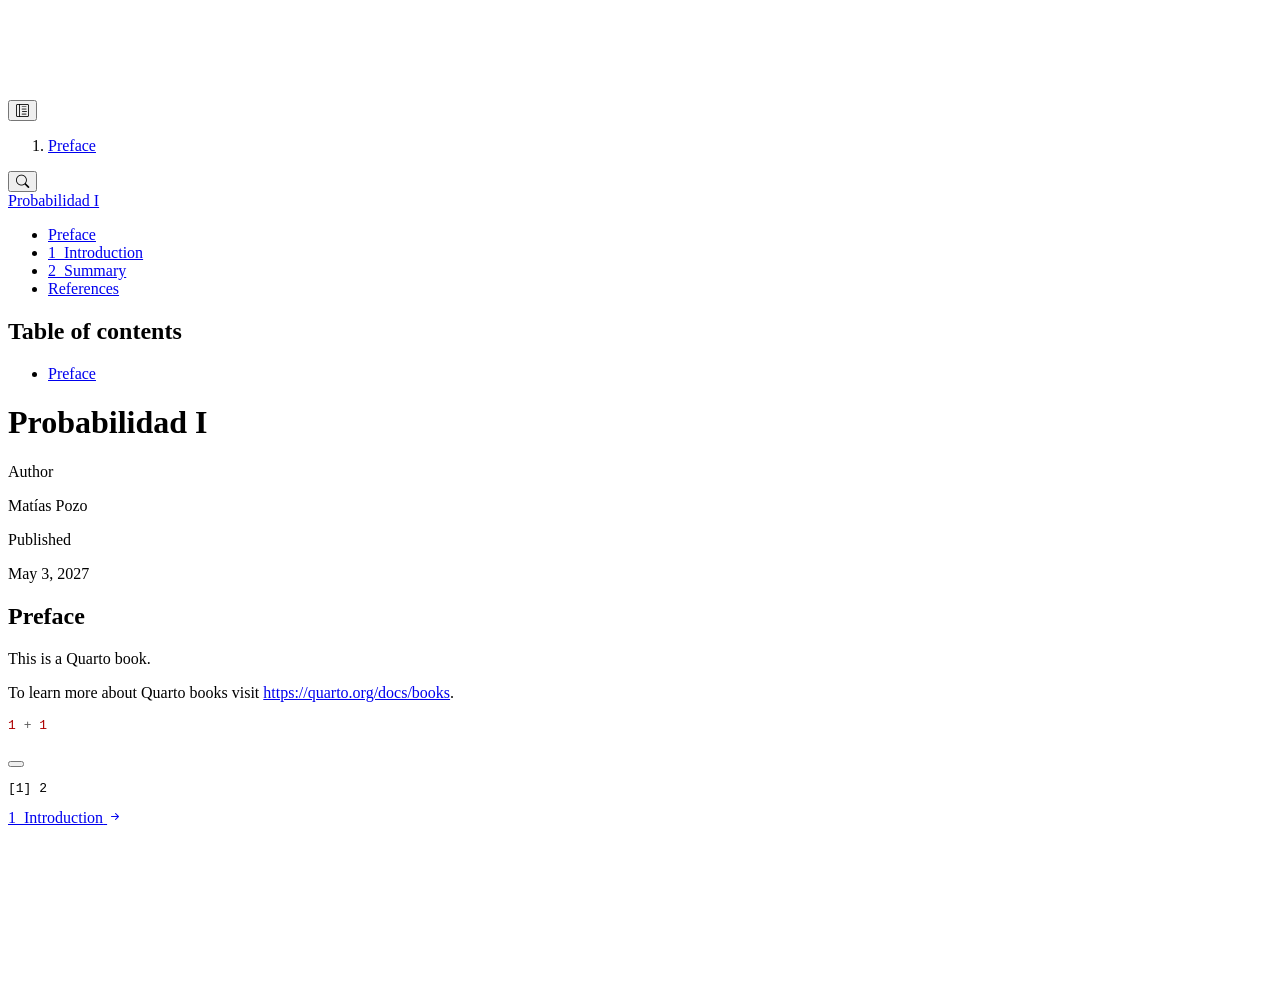
==== docs/index.html @ 731702af "Primer Commit" ====
<!DOCTYPE html>
<html xmlns="http://www.w3.org/1999/xhtml" lang="en" xml:lang="en"><head>

<meta charset="utf-8">
<meta name="generator" content="quarto-1.8.25">

<meta name="viewport" content="width=device-width, initial-scale=1.0, user-scalable=yes">

<meta name="author" content="Matías Pozo">
<meta name="dcterms.date" content="2027-05-03">

<title>Probabilidad I</title>
<style>
code{white-space: pre-wrap;}
span.smallcaps{font-variant: small-caps;}
div.columns{display: flex; gap: min(4vw, 1.5em);}
div.column{flex: auto; overflow-x: auto;}
div.hanging-indent{margin-left: 1.5em; text-indent: -1.5em;}
ul.task-list{list-style: none;}
ul.task-list li input[type="checkbox"] {
  width: 0.8em;
  margin: 0 0.8em 0.2em -1em; /* quarto-specific, see https://github.com/quarto-dev/quarto-cli/issues/4556 */ 
  vertical-align: middle;
}
/* CSS for syntax highlighting */
html { -webkit-text-size-adjust: 100%; }
pre > code.sourceCode { white-space: pre; position: relative; }
pre > code.sourceCode > span { display: inline-block; line-height: 1.25; }
pre > code.sourceCode > span:empty { height: 1.2em; }
.sourceCode { overflow: visible; }
code.sourceCode > span { color: inherit; text-decoration: inherit; }
div.sourceCode { margin: 1em 0; }
pre.sourceCode { margin: 0; }
@media screen {
div.sourceCode { overflow: auto; }
}
@media print {
pre > code.sourceCode { white-space: pre-wrap; }
pre > code.sourceCode > span { text-indent: -5em; padding-left: 5em; }
}
pre.numberSource code
  { counter-reset: source-line 0; }
pre.numberSource code > span
  { position: relative; left: -4em; counter-increment: source-line; }
pre.numberSource code > span > a:first-child::before
  { content: counter(source-line);
    position: relative; left: -1em; text-align: right; vertical-align: baseline;
    border: none; display: inline-block;
    -webkit-touch-callout: none; -webkit-user-select: none;
    -khtml-user-select: none; -moz-user-select: none;
    -ms-user-select: none; user-select: none;
    padding: 0 4px; width: 4em;
  }
pre.numberSource { margin-left: 3em;  padding-left: 4px; }
div.sourceCode
  {   }
@media screen {
pre > code.sourceCode > span > a:first-child::before { text-decoration: underline; }
}
</style>


<script src="site_libs/quarto-nav/quarto-nav.js"></script>
<script src="site_libs/quarto-nav/headroom.min.js"></script>
<script src="site_libs/clipboard/clipboard.min.js"></script>
<script src="site_libs/quarto-search/autocomplete.umd.js"></script>
<script src="site_libs/quarto-search/fuse.min.js"></script>
<script src="site_libs/quarto-search/quarto-search.js"></script>
<meta name="quarto:offset" content="./">
<link href="./intro.html" rel="next">
<script src="site_libs/quarto-html/quarto.js" type="module"></script>
<script src="site_libs/quarto-html/tabsets/tabsets.js" type="module"></script>
<script src="site_libs/quarto-html/axe/axe-check.js" type="module"></script>
<script src="site_libs/quarto-html/popper.min.js"></script>
<script src="site_libs/quarto-html/tippy.umd.min.js"></script>
<script src="site_libs/quarto-html/anchor.min.js"></script>
<link href="site_libs/quarto-html/tippy.css" rel="stylesheet">
<link href="site_libs/quarto-html/quarto-syntax-highlighting-7b89279ff1a6dce999919e0e67d4d9ec.css" rel="stylesheet" id="quarto-text-highlighting-styles">
<script src="site_libs/bootstrap/bootstrap.min.js"></script>
<link href="site_libs/bootstrap/bootstrap-icons.css" rel="stylesheet">
<link href="site_libs/bootstrap/bootstrap-70a47bd5681a7291082a5b9f83d58762.min.css" rel="stylesheet" append-hash="true" id="quarto-bootstrap" data-mode="light">
<script id="quarto-search-options" type="application/json">{
  "location": "sidebar",
  "copy-button": false,
  "collapse-after": 3,
  "panel-placement": "start",
  "type": "textbox",
  "limit": 50,
  "keyboard-shortcut": [
    "f",
    "/",
    "s"
  ],
  "show-item-context": false,
  "language": {
    "search-no-results-text": "No results",
    "search-matching-documents-text": "matching documents",
    "search-copy-link-title": "Copy link to search",
    "search-hide-matches-text": "Hide additional matches",
    "search-more-match-text": "more match in this document",
    "search-more-matches-text": "more matches in this document",
    "search-clear-button-title": "Clear",
    "search-text-placeholder": "",
    "search-detached-cancel-button-title": "Cancel",
    "search-submit-button-title": "Submit",
    "search-label": "Search"
  }
}</script>


</head>

<body class="nav-sidebar floating quarto-light">

<div id="quarto-search-results"></div>
  <header id="quarto-header" class="headroom fixed-top">
  <nav class="quarto-secondary-nav">
    <div class="container-fluid d-flex">
      <button type="button" class="quarto-btn-toggle btn" data-bs-toggle="collapse" role="button" data-bs-target=".quarto-sidebar-collapse-item" aria-controls="quarto-sidebar" aria-expanded="false" aria-label="Toggle sidebar navigation" onclick="if (window.quartoToggleHeadroom) { window.quartoToggleHeadroom(); }">
        <i class="bi bi-layout-text-sidebar-reverse"></i>
      </button>
        <nav class="quarto-page-breadcrumbs" aria-label="breadcrumb"><ol class="breadcrumb"><li class="breadcrumb-item"><a href="./index.html">Preface</a></li></ol></nav>
        <a class="flex-grow-1" role="navigation" data-bs-toggle="collapse" data-bs-target=".quarto-sidebar-collapse-item" aria-controls="quarto-sidebar" aria-expanded="false" aria-label="Toggle sidebar navigation" onclick="if (window.quartoToggleHeadroom) { window.quartoToggleHeadroom(); }">      
        </a>
      <button type="button" class="btn quarto-search-button" aria-label="Search" onclick="window.quartoOpenSearch();">
        <i class="bi bi-search"></i>
      </button>
    </div>
  </nav>
</header>
<!-- content -->
<div id="quarto-content" class="quarto-container page-columns page-rows-contents page-layout-article">
<!-- sidebar -->
  <nav id="quarto-sidebar" class="sidebar collapse collapse-horizontal quarto-sidebar-collapse-item sidebar-navigation floating overflow-auto">
    <div class="pt-lg-2 mt-2 text-left sidebar-header sidebar-header-stacked">
      <a href="./index.html" class="sidebar-logo-link">
      </a>
    <div class="sidebar-title mb-0 py-0">
      <a href="./">Probabilidad I</a> 
    </div>
      </div>
        <div class="mt-2 flex-shrink-0 align-items-center">
        <div class="sidebar-search">
        <div id="quarto-search" class="" title="Search"></div>
        </div>
        </div>
    <div class="sidebar-menu-container"> 
    <ul class="list-unstyled mt-1">
        <li class="sidebar-item">
  <div class="sidebar-item-container"> 
  <a href="./index.html" class="sidebar-item-text sidebar-link active">
 <span class="menu-text">Preface</span></a>
  </div>
</li>
        <li class="sidebar-item">
  <div class="sidebar-item-container"> 
  <a href="./intro.html" class="sidebar-item-text sidebar-link">
 <span class="menu-text"><span class="chapter-number">1</span>&nbsp; <span class="chapter-title">Introduction</span></span></a>
  </div>
</li>
        <li class="sidebar-item">
  <div class="sidebar-item-container"> 
  <a href="./summary.html" class="sidebar-item-text sidebar-link">
 <span class="menu-text"><span class="chapter-number">2</span>&nbsp; <span class="chapter-title">Summary</span></span></a>
  </div>
</li>
        <li class="sidebar-item">
  <div class="sidebar-item-container"> 
  <a href="./references.html" class="sidebar-item-text sidebar-link">
 <span class="menu-text">References</span></a>
  </div>
</li>
    </ul>
    </div>
</nav>
<div id="quarto-sidebar-glass" class="quarto-sidebar-collapse-item" data-bs-toggle="collapse" data-bs-target=".quarto-sidebar-collapse-item"></div>
<!-- margin-sidebar -->
    <div id="quarto-margin-sidebar" class="sidebar margin-sidebar">
        <nav id="TOC" role="doc-toc" class="toc-active">
    <h2 id="toc-title">Table of contents</h2>
   
  <ul>
  <li><a href="#preface" id="toc-preface" class="nav-link active" data-scroll-target="#preface">Preface</a></li>
  </ul>
</nav>
    </div>
<!-- main -->
<main class="content" id="quarto-document-content">

<header id="title-block-header" class="quarto-title-block default">
<div class="quarto-title">
<h1 class="title">Probabilidad I</h1>
</div>



<div class="quarto-title-meta">

    <div>
    <div class="quarto-title-meta-heading">Author</div>
    <div class="quarto-title-meta-contents">
             <p>Matías Pozo </p>
          </div>
  </div>
    
    <div>
    <div class="quarto-title-meta-heading">Published</div>
    <div class="quarto-title-meta-contents">
      <p class="date">May 3, 2027</p>
    </div>
  </div>
  
    
  </div>
  


</header>


<section id="preface" class="level1 unnumbered">
<h1 class="unnumbered">Preface</h1>
<p>This is a Quarto book.</p>
<p>To learn more about Quarto books visit <a href="https://quarto.org/docs/books" class="uri">https://quarto.org/docs/books</a>.</p>
<div class="cell">
<div class="code-copy-outer-scaffold"><div class="sourceCode cell-code" id="cb1"><pre class="sourceCode r code-with-copy"><code class="sourceCode r"><span id="cb1-1"><a href="#cb1-1" aria-hidden="true" tabindex="-1"></a><span class="dv">1</span> <span class="sc">+</span> <span class="dv">1</span></span></code></pre></div><button title="Copy to Clipboard" class="code-copy-button"><i class="bi"></i></button></div>
<div class="cell-output cell-output-stdout">
<pre><code>[1] 2</code></pre>
</div>
</div>


</section>

</main> <!-- /main -->
<script id="quarto-html-after-body" type="application/javascript">
  window.document.addEventListener("DOMContentLoaded", function (event) {
    const icon = "";
    const anchorJS = new window.AnchorJS();
    anchorJS.options = {
      placement: 'right',
      icon: icon
    };
    anchorJS.add('.anchored');
    const isCodeAnnotation = (el) => {
      for (const clz of el.classList) {
        if (clz.startsWith('code-annotation-')) {                     
          return true;
        }
      }
      return false;
    }
    const onCopySuccess = function(e) {
      // button target
      const button = e.trigger;
      // don't keep focus
      button.blur();
      // flash "checked"
      button.classList.add('code-copy-button-checked');
      var currentTitle = button.getAttribute("title");
      button.setAttribute("title", "Copied!");
      let tooltip;
      if (window.bootstrap) {
        button.setAttribute("data-bs-toggle", "tooltip");
        button.setAttribute("data-bs-placement", "left");
        button.setAttribute("data-bs-title", "Copied!");
        tooltip = new bootstrap.Tooltip(button, 
          { trigger: "manual", 
            customClass: "code-copy-button-tooltip",
            offset: [0, -8]});
        tooltip.show();    
      }
      setTimeout(function() {
        if (tooltip) {
          tooltip.hide();
          button.removeAttribute("data-bs-title");
          button.removeAttribute("data-bs-toggle");
          button.removeAttribute("data-bs-placement");
        }
        button.setAttribute("title", currentTitle);
        button.classList.remove('code-copy-button-checked');
      }, 1000);
      // clear code selection
      e.clearSelection();
    }
    const getTextToCopy = function(trigger) {
      const outerScaffold = trigger.parentElement.cloneNode(true);
      const codeEl = outerScaffold.querySelector('code');
      for (const childEl of codeEl.children) {
        if (isCodeAnnotation(childEl)) {
          childEl.remove();
        }
      }
      return codeEl.innerText;
    }
    const clipboard = new window.ClipboardJS('.code-copy-button:not([data-in-quarto-modal])', {
      text: getTextToCopy
    });
    clipboard.on('success', onCopySuccess);
    if (window.document.getElementById('quarto-embedded-source-code-modal')) {
      const clipboardModal = new window.ClipboardJS('.code-copy-button[data-in-quarto-modal]', {
        text: getTextToCopy,
        container: window.document.getElementById('quarto-embedded-source-code-modal')
      });
      clipboardModal.on('success', onCopySuccess);
    }
      var localhostRegex = new RegExp(/^(?:http|https):\/\/localhost\:?[0-9]*\//);
      var mailtoRegex = new RegExp(/^mailto:/);
        var filterRegex = new RegExp('/' + window.location.host + '/');
      var isInternal = (href) => {
          return filterRegex.test(href) || localhostRegex.test(href) || mailtoRegex.test(href);
      }
      // Inspect non-navigation links and adorn them if external
     var links = window.document.querySelectorAll('a[href]:not(.nav-link):not(.navbar-brand):not(.toc-action):not(.sidebar-link):not(.sidebar-item-toggle):not(.pagination-link):not(.no-external):not([aria-hidden]):not(.dropdown-item):not(.quarto-navigation-tool):not(.about-link)');
      for (var i=0; i<links.length; i++) {
        const link = links[i];
        if (!isInternal(link.href)) {
          // undo the damage that might have been done by quarto-nav.js in the case of
          // links that we want to consider external
          if (link.dataset.originalHref !== undefined) {
            link.href = link.dataset.originalHref;
          }
        }
      }
    function tippyHover(el, contentFn, onTriggerFn, onUntriggerFn) {
      const config = {
        allowHTML: true,
        maxWidth: 500,
        delay: 100,
        arrow: false,
        appendTo: function(el) {
            return el.parentElement;
        },
        interactive: true,
        interactiveBorder: 10,
        theme: 'quarto',
        placement: 'bottom-start',
      };
      if (contentFn) {
        config.content = contentFn;
      }
      if (onTriggerFn) {
        config.onTrigger = onTriggerFn;
      }
      if (onUntriggerFn) {
        config.onUntrigger = onUntriggerFn;
      }
      window.tippy(el, config); 
    }
    const noterefs = window.document.querySelectorAll('a[role="doc-noteref"]');
    for (var i=0; i<noterefs.length; i++) {
      const ref = noterefs[i];
      tippyHover(ref, function() {
        // use id or data attribute instead here
        let href = ref.getAttribute('data-footnote-href') || ref.getAttribute('href');
        try { href = new URL(href).hash; } catch {}
        const id = href.replace(/^#\/?/, "");
        const note = window.document.getElementById(id);
        if (note) {
          return note.innerHTML;
        } else {
          return "";
        }
      });
    }
    const xrefs = window.document.querySelectorAll('a.quarto-xref');
    const processXRef = (id, note) => {
      // Strip column container classes
      const stripColumnClz = (el) => {
        el.classList.remove("page-full", "page-columns");
        if (el.children) {
          for (const child of el.children) {
            stripColumnClz(child);
          }
        }
      }
      stripColumnClz(note)
      if (id === null || id.startsWith('sec-')) {
        // Special case sections, only their first couple elements
        const container = document.createElement("div");
        if (note.children && note.children.length > 2) {
          container.appendChild(note.children[0].cloneNode(true));
          for (let i = 1; i < note.children.length; i++) {
            const child = note.children[i];
            if (child.tagName === "P" && child.innerText === "") {
              continue;
            } else {
              container.appendChild(child.cloneNode(true));
              break;
            }
          }
          if (window.Quarto?.typesetMath) {
            window.Quarto.typesetMath(container);
          }
          return container.innerHTML
        } else {
          if (window.Quarto?.typesetMath) {
            window.Quarto.typesetMath(note);
          }
          return note.innerHTML;
        }
      } else {
        // Remove any anchor links if they are present
        const anchorLink = note.querySelector('a.anchorjs-link');
        if (anchorLink) {
          anchorLink.remove();
        }
        if (window.Quarto?.typesetMath) {
          window.Quarto.typesetMath(note);
        }
        if (note.classList.contains("callout")) {
          return note.outerHTML;
        } else {
          return note.innerHTML;
        }
      }
    }
    for (var i=0; i<xrefs.length; i++) {
      const xref = xrefs[i];
      tippyHover(xref, undefined, function(instance) {
        instance.disable();
        let url = xref.getAttribute('href');
        let hash = undefined; 
        if (url.startsWith('#')) {
          hash = url;
        } else {
          try { hash = new URL(url).hash; } catch {}
        }
        if (hash) {
          const id = hash.replace(/^#\/?/, "");
          const note = window.document.getElementById(id);
          if (note !== null) {
            try {
              const html = processXRef(id, note.cloneNode(true));
              instance.setContent(html);
            } finally {
              instance.enable();
              instance.show();
            }
          } else {
            // See if we can fetch this
            fetch(url.split('#')[0])
            .then(res => res.text())
            .then(html => {
              const parser = new DOMParser();
              const htmlDoc = parser.parseFromString(html, "text/html");
              const note = htmlDoc.getElementById(id);
              if (note !== null) {
                const html = processXRef(id, note);
                instance.setContent(html);
              } 
            }).finally(() => {
              instance.enable();
              instance.show();
            });
          }
        } else {
          // See if we can fetch a full url (with no hash to target)
          // This is a special case and we should probably do some content thinning / targeting
          fetch(url)
          .then(res => res.text())
          .then(html => {
            const parser = new DOMParser();
            const htmlDoc = parser.parseFromString(html, "text/html");
            const note = htmlDoc.querySelector('main.content');
            if (note !== null) {
              // This should only happen for chapter cross references
              // (since there is no id in the URL)
              // remove the first header
              if (note.children.length > 0 && note.children[0].tagName === "HEADER") {
                note.children[0].remove();
              }
              const html = processXRef(null, note);
              instance.setContent(html);
            } 
          }).finally(() => {
            instance.enable();
            instance.show();
          });
        }
      }, function(instance) {
      });
    }
        let selectedAnnoteEl;
        const selectorForAnnotation = ( cell, annotation) => {
          let cellAttr = 'data-code-cell="' + cell + '"';
          let lineAttr = 'data-code-annotation="' +  annotation + '"';
          const selector = 'span[' + cellAttr + '][' + lineAttr + ']';
          return selector;
        }
        const selectCodeLines = (annoteEl) => {
          const doc = window.document;
          const targetCell = annoteEl.getAttribute("data-target-cell");
          const targetAnnotation = annoteEl.getAttribute("data-target-annotation");
          const annoteSpan = window.document.querySelector(selectorForAnnotation(targetCell, targetAnnotation));
          const lines = annoteSpan.getAttribute("data-code-lines").split(",");
          const lineIds = lines.map((line) => {
            return targetCell + "-" + line;
          })
          let top = null;
          let height = null;
          let parent = null;
          if (lineIds.length > 0) {
              //compute the position of the single el (top and bottom and make a div)
              const el = window.document.getElementById(lineIds[0]);
              top = el.offsetTop;
              height = el.offsetHeight;
              parent = el.parentElement.parentElement;
            if (lineIds.length > 1) {
              const lastEl = window.document.getElementById(lineIds[lineIds.length - 1]);
              const bottom = lastEl.offsetTop + lastEl.offsetHeight;
              height = bottom - top;
            }
            if (top !== null && height !== null && parent !== null) {
              // cook up a div (if necessary) and position it 
              let div = window.document.getElementById("code-annotation-line-highlight");
              if (div === null) {
                div = window.document.createElement("div");
                div.setAttribute("id", "code-annotation-line-highlight");
                div.style.position = 'absolute';
                parent.appendChild(div);
              }
              div.style.top = top - 2 + "px";
              div.style.height = height + 4 + "px";
              div.style.left = 0;
              let gutterDiv = window.document.getElementById("code-annotation-line-highlight-gutter");
              if (gutterDiv === null) {
                gutterDiv = window.document.createElement("div");
                gutterDiv.setAttribute("id", "code-annotation-line-highlight-gutter");
                gutterDiv.style.position = 'absolute';
                const codeCell = window.document.getElementById(targetCell);
                const gutter = codeCell.querySelector('.code-annotation-gutter');
                gutter.appendChild(gutterDiv);
              }
              gutterDiv.style.top = top - 2 + "px";
              gutterDiv.style.height = height + 4 + "px";
            }
            selectedAnnoteEl = annoteEl;
          }
        };
        const unselectCodeLines = () => {
          const elementsIds = ["code-annotation-line-highlight", "code-annotation-line-highlight-gutter"];
          elementsIds.forEach((elId) => {
            const div = window.document.getElementById(elId);
            if (div) {
              div.remove();
            }
          });
          selectedAnnoteEl = undefined;
        };
          // Handle positioning of the toggle
      window.addEventListener(
        "resize",
        throttle(() => {
          elRect = undefined;
          if (selectedAnnoteEl) {
            selectCodeLines(selectedAnnoteEl);
          }
        }, 10)
      );
      function throttle(fn, ms) {
      let throttle = false;
      let timer;
        return (...args) => {
          if(!throttle) { // first call gets through
              fn.apply(this, args);
              throttle = true;
          } else { // all the others get throttled
              if(timer) clearTimeout(timer); // cancel #2
              timer = setTimeout(() => {
                fn.apply(this, args);
                timer = throttle = false;
              }, ms);
          }
        };
      }
        // Attach click handler to the DT
        const annoteDls = window.document.querySelectorAll('dt[data-target-cell]');
        for (const annoteDlNode of annoteDls) {
          annoteDlNode.addEventListener('click', (event) => {
            const clickedEl = event.target;
            if (clickedEl !== selectedAnnoteEl) {
              unselectCodeLines();
              const activeEl = window.document.querySelector('dt[data-target-cell].code-annotation-active');
              if (activeEl) {
                activeEl.classList.remove('code-annotation-active');
              }
              selectCodeLines(clickedEl);
              clickedEl.classList.add('code-annotation-active');
            } else {
              // Unselect the line
              unselectCodeLines();
              clickedEl.classList.remove('code-annotation-active');
            }
          });
        }
    const findCites = (el) => {
      const parentEl = el.parentElement;
      if (parentEl) {
        const cites = parentEl.dataset.cites;
        if (cites) {
          return {
            el,
            cites: cites.split(' ')
          };
        } else {
          return findCites(el.parentElement)
        }
      } else {
        return undefined;
      }
    };
    var bibliorefs = window.document.querySelectorAll('a[role="doc-biblioref"]');
    for (var i=0; i<bibliorefs.length; i++) {
      const ref = bibliorefs[i];
      const citeInfo = findCites(ref);
      if (citeInfo) {
        tippyHover(citeInfo.el, function() {
          var popup = window.document.createElement('div');
          citeInfo.cites.forEach(function(cite) {
            var citeDiv = window.document.createElement('div');
            citeDiv.classList.add('hanging-indent');
            citeDiv.classList.add('csl-entry');
            var biblioDiv = window.document.getElementById('ref-' + cite);
            if (biblioDiv) {
              citeDiv.innerHTML = biblioDiv.innerHTML;
            }
            popup.appendChild(citeDiv);
          });
          return popup.innerHTML;
        });
      }
    }
  });
  </script>
<nav class="page-navigation">
  <div class="nav-page nav-page-previous">
  </div>
  <div class="nav-page nav-page-next">
      <a href="./intro.html" class="pagination-link" aria-label="Introduction">
        <span class="nav-page-text"><span class="chapter-number">1</span>&nbsp; <span class="chapter-title">Introduction</span></span> <i class="bi bi-arrow-right-short"></i>
      </a>
  </div>
</nav>
</div> <!-- /content -->




</body></html>
---- docs/site_libs/quarto-html/tippy.css ----
.tippy-box[data-animation=fade][data-state=hidden]{opacity:0}[data-tippy-root]{max-width:calc(100vw - 10px)}.tippy-box{position:relative;background-color:#333;color:#fff;border-radius:4px;font-size:14px;line-height:1.4;white-space:normal;outline:0;transition-property:transform,visibility,opacity}.tippy-box[data-placement^=top]>.tippy-arrow{bottom:0}.tippy-box[data-placement^=top]>.tippy-arrow:before{bottom:-7px;left:0;border-width:8px 8px 0;border-top-color:initial;transform-origin:center top}.tippy-box[data-placement^=bottom]>.tippy-arrow{top:0}.tippy-box[data-placement^=bottom]>.tippy-arrow:before{top:-7px;left:0;border-width:0 8px 8px;border-bottom-color:initial;transform-origin:center bottom}.tippy-box[data-placement^=left]>.tippy-arrow{right:0}.tippy-box[data-placement^=left]>.tippy-arrow:before{border-width:8px 0 8px 8px;border-left-color:initial;right:-7px;transform-origin:center left}.tippy-box[data-placement^=right]>.tippy-arrow{left:0}.tippy-box[data-placement^=right]>.tippy-arrow:before{left:-7px;border-width:8px 8px 8px 0;border-right-color:initial;transform-origin:center right}.tippy-box[data-inertia][data-state=visible]{transition-timing-function:cubic-bezier(.54,1.5,.38,1.11)}.tippy-arrow{width:16px;height:16px;color:#333}.tippy-arrow:before{content:"";position:absolute;border-color:transparent;border-style:solid}.tippy-content{position:relative;padding:5px 9px;z-index:1}
---- docs/site_libs/quarto-html/quarto-syntax-highlighting-7b89279ff1a6dce999919e0e67d4d9ec.css ----
/* quarto syntax highlight colors */
:root {
  --quarto-hl-ot-color: #003B4F;
  --quarto-hl-at-color: #657422;
  --quarto-hl-ss-color: #20794D;
  --quarto-hl-an-color: #5E5E5E;
  --quarto-hl-fu-color: #4758AB;
  --quarto-hl-st-color: #20794D;
  --quarto-hl-cf-color: #003B4F;
  --quarto-hl-op-color: #5E5E5E;
  --quarto-hl-er-color: #AD0000;
  --quarto-hl-bn-color: #AD0000;
  --quarto-hl-al-color: #AD0000;
  --quarto-hl-va-color: #111111;
  --quarto-hl-bu-color: inherit;
  --quarto-hl-ex-color: inherit;
  --quarto-hl-pp-color: #AD0000;
  --quarto-hl-in-color: #5E5E5E;
  --quarto-hl-vs-color: #20794D;
  --quarto-hl-wa-color: #5E5E5E;
  --quarto-hl-do-color: #5E5E5E;
  --quarto-hl-im-color: #00769E;
  --quarto-hl-ch-color: #20794D;
  --quarto-hl-dt-color: #AD0000;
  --quarto-hl-fl-color: #AD0000;
  --quarto-hl-co-color: #5E5E5E;
  --quarto-hl-cv-color: #5E5E5E;
  --quarto-hl-cn-color: #8f5902;
  --quarto-hl-sc-color: #5E5E5E;
  --quarto-hl-dv-color: #AD0000;
  --quarto-hl-kw-color: #003B4F;
}

/* other quarto variables */
:root {
  --quarto-font-monospace: SFMono-Regular, Menlo, Monaco, Consolas, "Liberation Mono", "Courier New", monospace;
}

/* syntax highlight based on Pandoc's rules */
pre > code.sourceCode > span {
  color: #003B4F;
}

code.sourceCode > span {
  color: #003B4F;
}

div.sourceCode,
div.sourceCode pre.sourceCode {
  color: #003B4F;
}

/* Normal */
code span {
  color: #003B4F;
}

/* Alert */
code span.al {
  color: #AD0000;
  font-style: inherit;
}

/* Annotation */
code span.an {
  color: #5E5E5E;
  font-style: inherit;
}

/* Attribute */
code span.at {
  color: #657422;
  font-style: inherit;
}

/* BaseN */
code span.bn {
  color: #AD0000;
  font-style: inherit;
}

/* BuiltIn */
code span.bu {
  font-style: inherit;
}

/* ControlFlow */
code span.cf {
  color: #003B4F;
  font-weight: bold;
  font-style: inherit;
}

/* Char */
code span.ch {
  color: #20794D;
  font-style: inherit;
}

/* Constant */
code span.cn {
  color: #8f5902;
  font-style: inherit;
}

/* Comment */
code span.co {
  color: #5E5E5E;
  font-style: inherit;
}

/* CommentVar */
code span.cv {
  color: #5E5E5E;
  font-style: italic;
}

/* Documentation */
code span.do {
  color: #5E5E5E;
  font-style: italic;
}

/* DataType */
code span.dt {
  color: #AD0000;
  font-style: inherit;
}

/* DecVal */
code span.dv {
  color: #AD0000;
  font-style: inherit;
}

/* Error */
code span.er {
  color: #AD0000;
  font-style: inherit;
}

/* Extension */
code span.ex {
  font-style: inherit;
}

/* Float */
code span.fl {
  color: #AD0000;
  font-style: inherit;
}

/* Function */
code span.fu {
  color: #4758AB;
  font-style: inherit;
}

/* Import */
code span.im {
  color: #00769E;
  font-style: inherit;
}

/* Information */
code span.in {
  color: #5E5E5E;
  font-style: inherit;
}

/* Keyword */
code span.kw {
  color: #003B4F;
  font-weight: bold;
  font-style: inherit;
}

/* Operator */
code span.op {
  color: #5E5E5E;
  font-style: inherit;
}

/* Other */
code span.ot {
  color: #003B4F;
  font-style: inherit;
}

/* Preprocessor */
code span.pp {
  color: #AD0000;
  font-style: inherit;
}

/* SpecialChar */
code span.sc {
  color: #5E5E5E;
  font-style: inherit;
}

/* SpecialString */
code span.ss {
  color: #20794D;
  font-style: inherit;
}

/* String */
code span.st {
  color: #20794D;
  font-style: inherit;
}

/* Variable */
code span.va {
  color: #111111;
  font-style: inherit;
}

/* VerbatimString */
code span.vs {
  color: #20794D;
  font-style: inherit;
}

/* Warning */
code span.wa {
  color: #5E5E5E;
  font-style: italic;
}

.prevent-inlining {
  content: "</";
}

/*# sourceMappingURL=3944bc705cfaf4c80e56f77c5205168a.css.map */
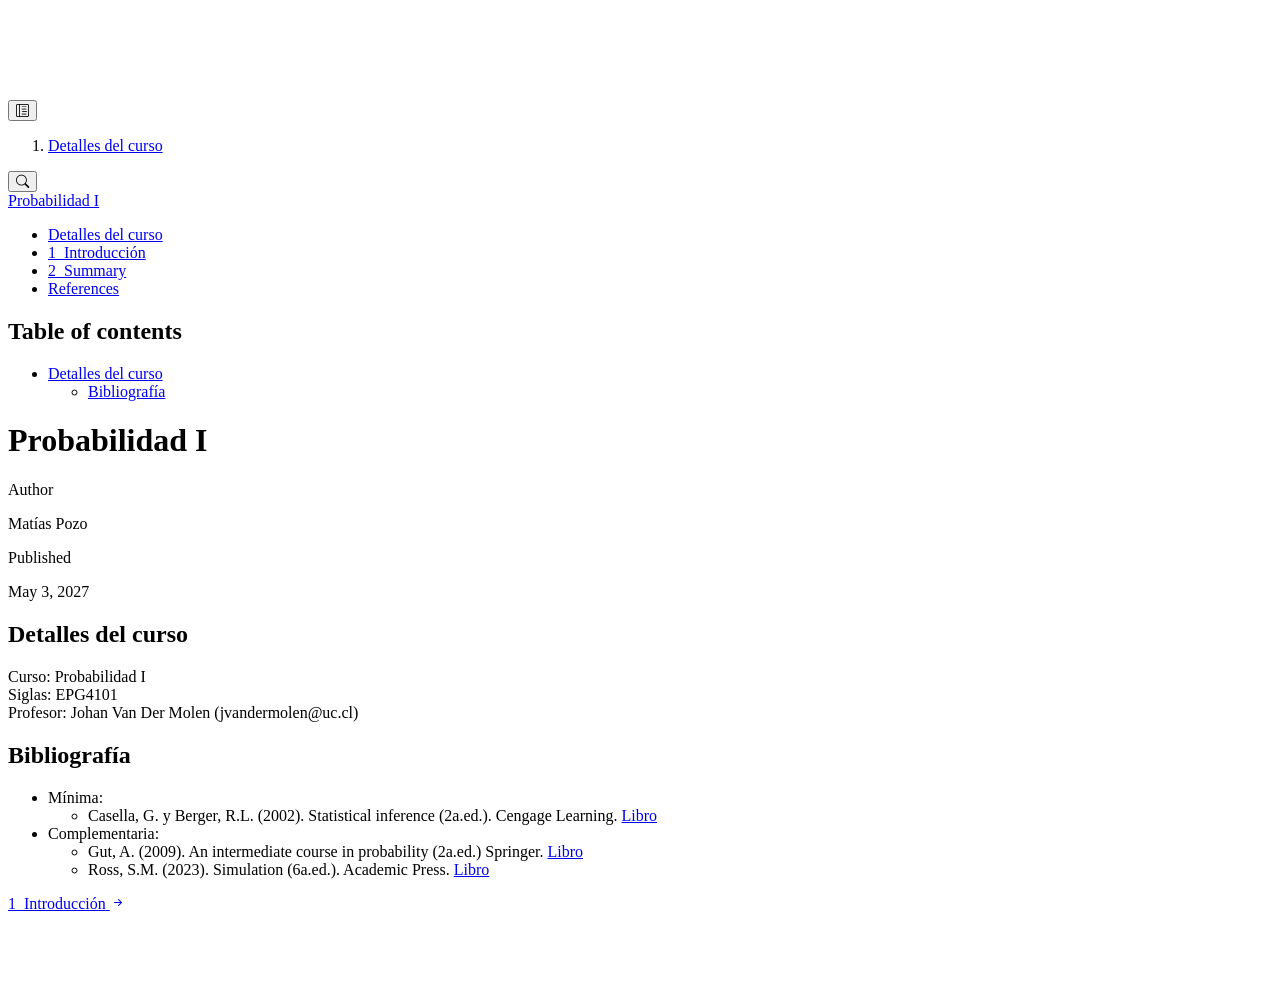
==== commit e3c23798: "Clase 1 avance" ====
--- a/docs/index.html
+++ b/docs/index.html
@@ -22,41 +22,6 @@
   margin: 0 0.8em 0.2em -1em; /* quarto-specific, see https://github.com/quarto-dev/quarto-cli/issues/4556 */ 
   vertical-align: middle;
 }
-/* CSS for syntax highlighting */
-html { -webkit-text-size-adjust: 100%; }
-pre > code.sourceCode { white-space: pre; position: relative; }
-pre > code.sourceCode > span { display: inline-block; line-height: 1.25; }
-pre > code.sourceCode > span:empty { height: 1.2em; }
-.sourceCode { overflow: visible; }
-code.sourceCode > span { color: inherit; text-decoration: inherit; }
-div.sourceCode { margin: 1em 0; }
-pre.sourceCode { margin: 0; }
-@media screen {
-div.sourceCode { overflow: auto; }
-}
-@media print {
-pre > code.sourceCode { white-space: pre-wrap; }
-pre > code.sourceCode > span { text-indent: -5em; padding-left: 5em; }
-}
-pre.numberSource code
-  { counter-reset: source-line 0; }
-pre.numberSource code > span
-  { position: relative; left: -4em; counter-increment: source-line; }
-pre.numberSource code > span > a:first-child::before
-  { content: counter(source-line);
-    position: relative; left: -1em; text-align: right; vertical-align: baseline;
-    border: none; display: inline-block;
-    -webkit-touch-callout: none; -webkit-user-select: none;
-    -khtml-user-select: none; -moz-user-select: none;
-    -ms-user-select: none; user-select: none;
-    padding: 0 4px; width: 4em;
-  }
-pre.numberSource { margin-left: 3em;  padding-left: 4px; }
-div.sourceCode
-  {   }
-@media screen {
-pre > code.sourceCode > span > a:first-child::before { text-decoration: underline; }
-}
 </style>
 
 
@@ -67,7 +32,7 @@
 <script src="site_libs/quarto-search/fuse.min.js"></script>
 <script src="site_libs/quarto-search/quarto-search.js"></script>
 <meta name="quarto:offset" content="./">
-<link href="./intro.html" rel="next">
+<link href="./clase_1.html" rel="next">
 <script src="site_libs/quarto-html/quarto.js" type="module"></script>
 <script src="site_libs/quarto-html/tabsets/tabsets.js" type="module"></script>
 <script src="site_libs/quarto-html/axe/axe-check.js" type="module"></script>
@@ -119,7 +84,7 @@
       <button type="button" class="quarto-btn-toggle btn" data-bs-toggle="collapse" role="button" data-bs-target=".quarto-sidebar-collapse-item" aria-controls="quarto-sidebar" aria-expanded="false" aria-label="Toggle sidebar navigation" onclick="if (window.quartoToggleHeadroom) { window.quartoToggleHeadroom(); }">
         <i class="bi bi-layout-text-sidebar-reverse"></i>
       </button>
-        <nav class="quarto-page-breadcrumbs" aria-label="breadcrumb"><ol class="breadcrumb"><li class="breadcrumb-item"><a href="./index.html">Preface</a></li></ol></nav>
+        <nav class="quarto-page-breadcrumbs" aria-label="breadcrumb"><ol class="breadcrumb"><li class="breadcrumb-item"><a href="./index.html">Detalles del curso</a></li></ol></nav>
         <a class="flex-grow-1" role="navigation" data-bs-toggle="collapse" data-bs-target=".quarto-sidebar-collapse-item" aria-controls="quarto-sidebar" aria-expanded="false" aria-label="Toggle sidebar navigation" onclick="if (window.quartoToggleHeadroom) { window.quartoToggleHeadroom(); }">      
         </a>
       <button type="button" class="btn quarto-search-button" aria-label="Search" onclick="window.quartoOpenSearch();">
@@ -149,13 +114,13 @@
         <li class="sidebar-item">
   <div class="sidebar-item-container"> 
   <a href="./index.html" class="sidebar-item-text sidebar-link active">
- <span class="menu-text">Preface</span></a>
+ <span class="menu-text">Detalles del curso</span></a>
   </div>
 </li>
         <li class="sidebar-item">
   <div class="sidebar-item-container"> 
-  <a href="./intro.html" class="sidebar-item-text sidebar-link">
- <span class="menu-text"><span class="chapter-number">1</span>&nbsp; <span class="chapter-title">Introduction</span></span></a>
+  <a href="./clase_1.html" class="sidebar-item-text sidebar-link">
+ <span class="menu-text"><span class="chapter-number">1</span>&nbsp; <span class="chapter-title">Introducción</span></span></a>
   </div>
 </li>
         <li class="sidebar-item">
@@ -180,7 +145,10 @@
     <h2 id="toc-title">Table of contents</h2>
    
   <ul>
-  <li><a href="#preface" id="toc-preface" class="nav-link active" data-scroll-target="#preface">Preface</a></li>
+  <li><a href="#detalles-del-curso" id="toc-detalles-del-curso" class="nav-link active" data-scroll-target="#detalles-del-curso">Detalles del curso</a>
+  <ul class="collapse">
+  <li><a href="#bibliografía" id="toc-bibliografía" class="nav-link" data-scroll-target="#bibliografía">Bibliografía</a></li>
+  </ul></li>
   </ul>
 </nav>
     </div>
@@ -218,18 +186,27 @@
 </header>
 
 
-<section id="preface" class="level1 unnumbered">
-<h1 class="unnumbered">Preface</h1>
-<p>This is a Quarto book.</p>
-<p>To learn more about Quarto books visit <a href="https://quarto.org/docs/books" class="uri">https://quarto.org/docs/books</a>.</p>
-<div class="cell">
-<div class="code-copy-outer-scaffold"><div class="sourceCode cell-code" id="cb1"><pre class="sourceCode r code-with-copy"><code class="sourceCode r"><span id="cb1-1"><a href="#cb1-1" aria-hidden="true" tabindex="-1"></a><span class="dv">1</span> <span class="sc">+</span> <span class="dv">1</span></span></code></pre></div><button title="Copy to Clipboard" class="code-copy-button"><i class="bi"></i></button></div>
-<div class="cell-output cell-output-stdout">
-<pre><code>[1] 2</code></pre>
-</div>
-</div>
-
-
+<section id="detalles-del-curso" class="level1 unnumbered">
+<h1 class="unnumbered">Detalles del curso</h1>
+<p>Curso: Probabilidad I<br>
+Siglas: EPG4101<br>
+Profesor: Johan Van Der Molen (jvandermolen@uc.cl)</p>
+<section id="bibliografía" class="level2">
+<h2 class="anchored" data-anchor-id="bibliografía">Bibliografía</h2>
+<ul>
+<li>Mínima:
+<ul>
+<li>Casella, G. y Berger, R.L. (2002). Statistical inference (2a.ed.). Cengage Learning. <a href="https://drive.google.com/file/d/1ngxF_UTLxBLQcM0bQT6VJPwz60wVkMNV/view?usp=drive_link">Libro</a></li>
+</ul></li>
+<li>Complementaria:
+<ul>
+<li>Gut, A. (2009). An intermediate course in probability (2a.ed.) Springer. <a href="https://drive.google.com/file/d/1QGeVrche29-WJN6JnBbaT295UWwxnvF-/view?usp=drive_link">Libro</a></li>
+<li>Ross, S.M. (2023). Simulation (6a.ed.). Academic Press. <a href="https://drive.google.com/file/d/1ZG5jx-nEwqp8ssY_kc6HC-sW4qMfxbbj/view?usp=drive_link">Libro</a></li>
+</ul></li>
+</ul>
+
+
+</section>
 </section>
 
 </main> <!-- /main -->
@@ -637,8 +614,8 @@
   <div class="nav-page nav-page-previous">
   </div>
   <div class="nav-page nav-page-next">
-      <a href="./intro.html" class="pagination-link" aria-label="Introduction">
-        <span class="nav-page-text"><span class="chapter-number">1</span>&nbsp; <span class="chapter-title">Introduction</span></span> <i class="bi bi-arrow-right-short"></i>
+      <a href="./clase_1.html" class="pagination-link" aria-label="Introducción">
+        <span class="nav-page-text"><span class="chapter-number">1</span>&nbsp; <span class="chapter-title">Introducción</span></span> <i class="bi bi-arrow-right-short"></i>
       </a>
   </div>
 </nav>
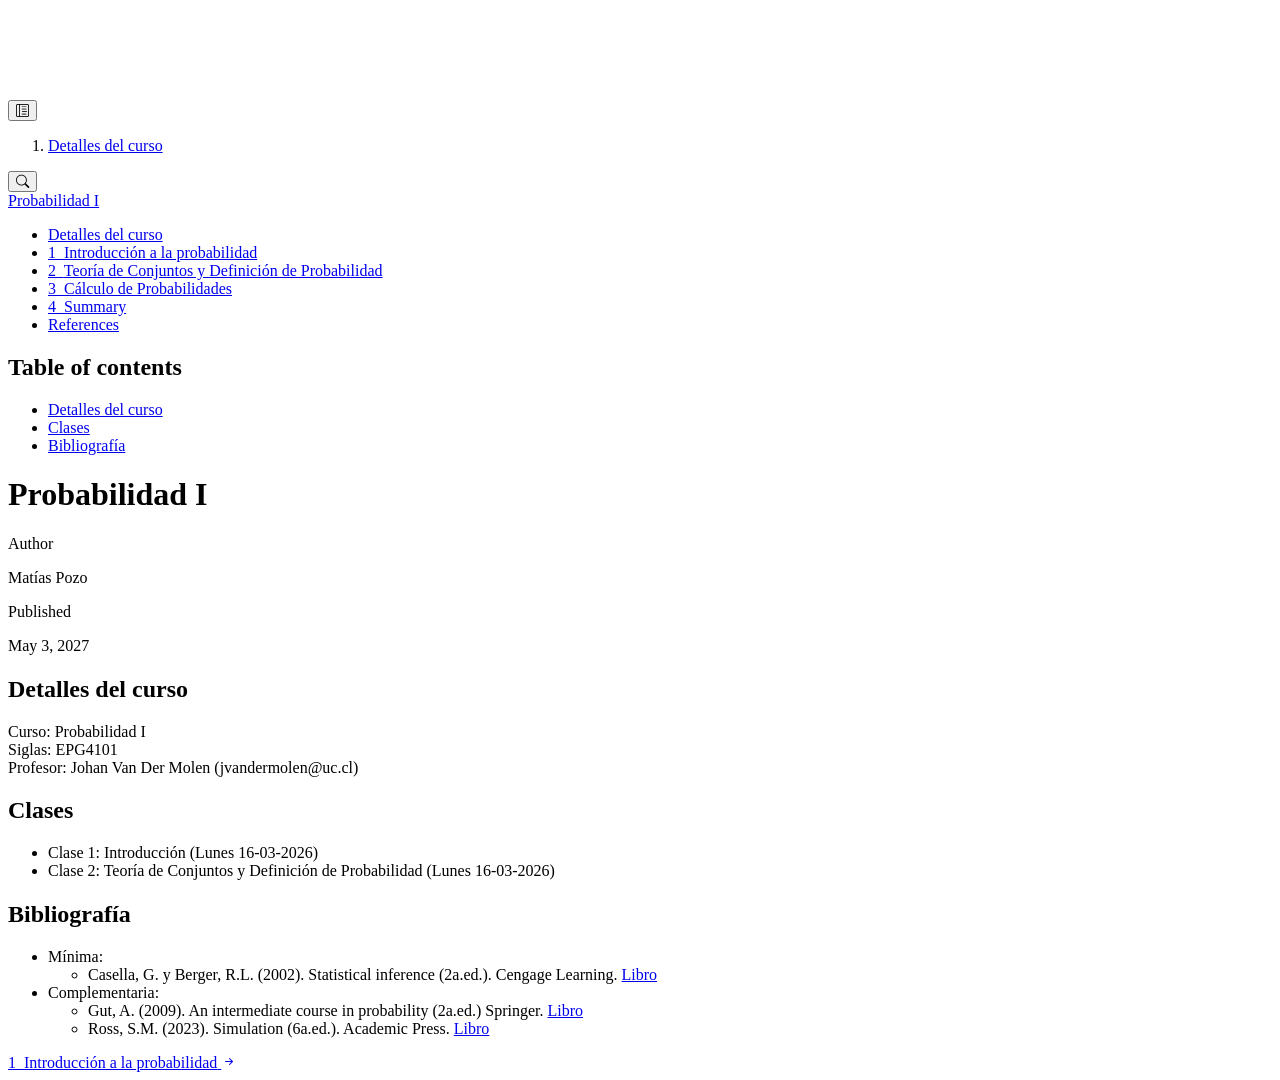
==== commit ddba5524: "Clase 2 Finalizada" ====
--- a/docs/index.html
+++ b/docs/index.html
@@ -73,6 +73,7 @@
 }</script>
 
 
+<link rel="stylesheet" href="styles/styles.css">
 </head>
 
 <body class="nav-sidebar floating quarto-light">
@@ -120,13 +121,25 @@
         <li class="sidebar-item">
   <div class="sidebar-item-container"> 
   <a href="./clase_1.html" class="sidebar-item-text sidebar-link">
- <span class="menu-text"><span class="chapter-number">1</span>&nbsp; <span class="chapter-title">Introducción</span></span></a>
+ <span class="menu-text"><span class="chapter-number">1</span>&nbsp; <span class="chapter-title">Introducción a la probabilidad</span></span></a>
+  </div>
+</li>
+        <li class="sidebar-item">
+  <div class="sidebar-item-container"> 
+  <a href="./clase_2.html" class="sidebar-item-text sidebar-link">
+ <span class="menu-text"><span class="chapter-number">2</span>&nbsp; <span class="chapter-title">Teoría de Conjuntos y Definición de Probabilidad</span></span></a>
+  </div>
+</li>
+        <li class="sidebar-item">
+  <div class="sidebar-item-container"> 
+  <a href="./clase_3.html" class="sidebar-item-text sidebar-link">
+ <span class="menu-text"><span class="chapter-number">3</span>&nbsp; <span class="chapter-title">Cálculo de Probabilidades</span></span></a>
   </div>
 </li>
         <li class="sidebar-item">
   <div class="sidebar-item-container"> 
   <a href="./summary.html" class="sidebar-item-text sidebar-link">
- <span class="menu-text"><span class="chapter-number">2</span>&nbsp; <span class="chapter-title">Summary</span></span></a>
+ <span class="menu-text"><span class="chapter-number">4</span>&nbsp; <span class="chapter-title">Summary</span></span></a>
   </div>
 </li>
         <li class="sidebar-item">
@@ -145,10 +158,9 @@
     <h2 id="toc-title">Table of contents</h2>
    
   <ul>
-  <li><a href="#detalles-del-curso" id="toc-detalles-del-curso" class="nav-link active" data-scroll-target="#detalles-del-curso">Detalles del curso</a>
-  <ul class="collapse">
+  <li><a href="#detalles-del-curso" id="toc-detalles-del-curso" class="nav-link active" data-scroll-target="#detalles-del-curso">Detalles del curso</a></li>
+  <li><a href="#clases" id="toc-clases" class="nav-link" data-scroll-target="#clases">Clases</a></li>
   <li><a href="#bibliografía" id="toc-bibliografía" class="nav-link" data-scroll-target="#bibliografía">Bibliografía</a></li>
-  </ul></li>
   </ul>
 </nav>
     </div>
@@ -186,11 +198,20 @@
 </header>
 
 
-<section id="detalles-del-curso" class="level1 unnumbered">
-<h1 class="unnumbered">Detalles del curso</h1>
+<section id="detalles-del-curso" class="level2 unnumbered">
+<h2 class="unnumbered anchored" data-anchor-id="detalles-del-curso">Detalles del curso</h2>
 <p>Curso: Probabilidad I<br>
 Siglas: EPG4101<br>
 Profesor: Johan Van Der Molen (jvandermolen@uc.cl)</p>
+</section>
+<section id="clases" class="level2">
+<h2 class="anchored" data-anchor-id="clases">Clases</h2>
+<ul>
+<li>Clase 1: Introducción (Lunes 16-03-2026)<br>
+</li>
+<li>Clase 2: Teoría de Conjuntos y Definición de Probabilidad (Lunes 16-03-2026)</li>
+</ul>
+</section>
 <section id="bibliografía" class="level2">
 <h2 class="anchored" data-anchor-id="bibliografía">Bibliografía</h2>
 <ul>
@@ -206,7 +227,6 @@
 </ul>
 
 
-</section>
 </section>
 
 </main> <!-- /main -->
@@ -614,8 +634,8 @@
   <div class="nav-page nav-page-previous">
   </div>
   <div class="nav-page nav-page-next">
-      <a href="./clase_1.html" class="pagination-link" aria-label="Introducción">
-        <span class="nav-page-text"><span class="chapter-number">1</span>&nbsp; <span class="chapter-title">Introducción</span></span> <i class="bi bi-arrow-right-short"></i>
+      <a href="./clase_1.html" class="pagination-link" aria-label="Introducción a la probabilidad">
+        <span class="nav-page-text"><span class="chapter-number">1</span>&nbsp; <span class="chapter-title">Introducción a la probabilidad</span></span> <i class="bi bi-arrow-right-short"></i>
       </a>
   </div>
 </nav>
--- a/docs/styles/styles.css
+++ b/docs/styles/styles.css
@@ -0,0 +1,7 @@
+.callout-body {
+  text-align: justify;
+}
+
+body {
+  text-align: justify;
+}
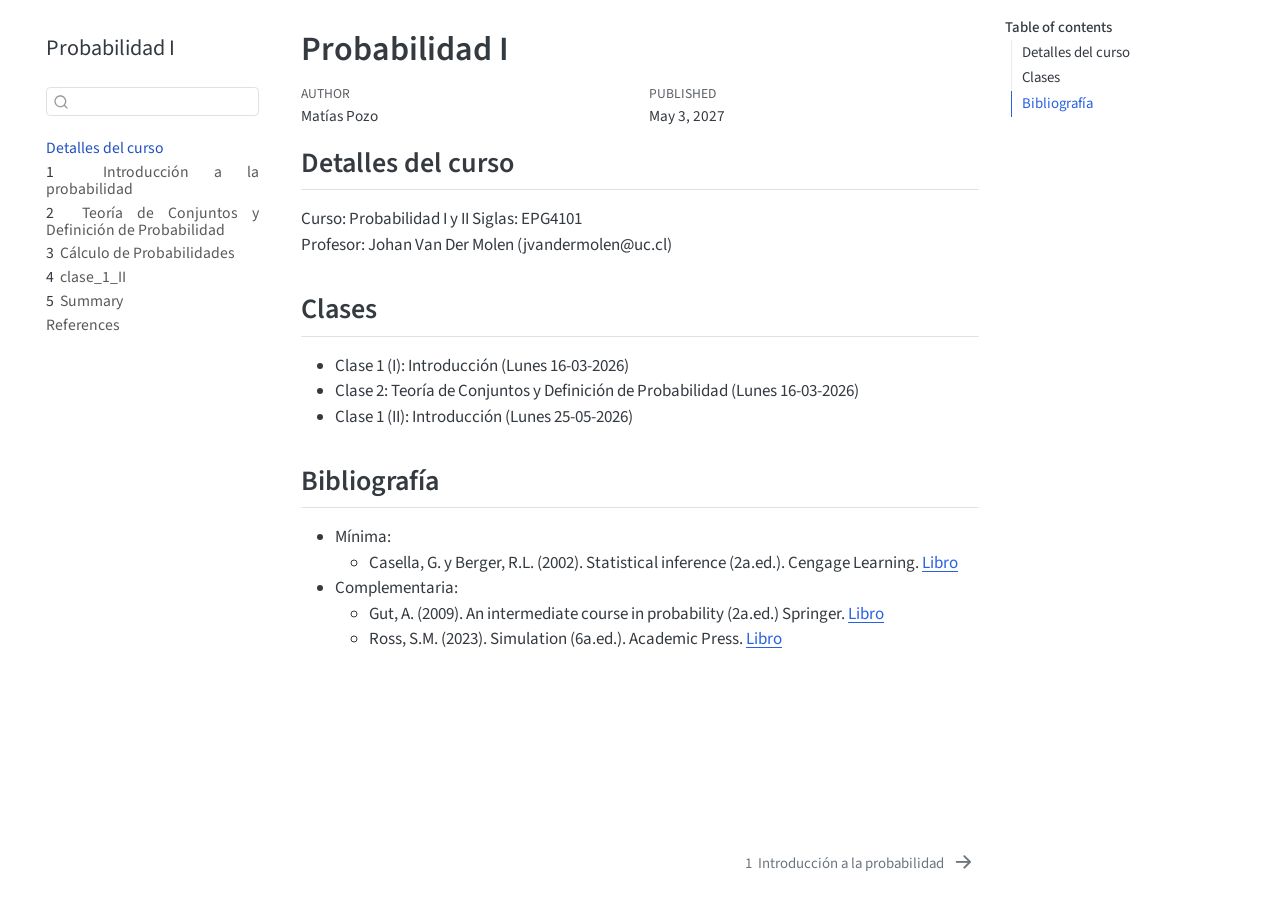
==== commit 4c136b27: "Clase 1, Probabilidad II" ====
--- a/docs/index.html
+++ b/docs/index.html
@@ -2,7 +2,7 @@
 <html xmlns="http://www.w3.org/1999/xhtml" lang="en" xml:lang="en"><head>
 
 <meta charset="utf-8">
-<meta name="generator" content="quarto-1.8.25">
+<meta name="generator" content="quarto-1.9.36">
 
 <meta name="viewport" content="width=device-width, initial-scale=1.0, user-scalable=yes">
 
@@ -11,6 +11,9 @@
 
 <title>Probabilidad I</title>
 <style>
+/* Default styles provided by pandoc.
+** See https://pandoc.org/MANUAL.html#variables-for-html for config info.
+*/
 code{white-space: pre-wrap;}
 span.smallcaps{font-variant: small-caps;}
 div.columns{display: flex; gap: min(4vw, 1.5em);}
@@ -35,15 +38,14 @@
 <link href="./clase_1.html" rel="next">
 <script src="site_libs/quarto-html/quarto.js" type="module"></script>
 <script src="site_libs/quarto-html/tabsets/tabsets.js" type="module"></script>
-<script src="site_libs/quarto-html/axe/axe-check.js" type="module"></script>
 <script src="site_libs/quarto-html/popper.min.js"></script>
 <script src="site_libs/quarto-html/tippy.umd.min.js"></script>
 <script src="site_libs/quarto-html/anchor.min.js"></script>
 <link href="site_libs/quarto-html/tippy.css" rel="stylesheet">
-<link href="site_libs/quarto-html/quarto-syntax-highlighting-7b89279ff1a6dce999919e0e67d4d9ec.css" rel="stylesheet" id="quarto-text-highlighting-styles">
+<link href="site_libs/quarto-html/quarto-syntax-highlighting-845c23b38eaddc0f92fda52bfe77a8c8.css" rel="stylesheet" id="quarto-text-highlighting-styles">
 <script src="site_libs/bootstrap/bootstrap.min.js"></script>
 <link href="site_libs/bootstrap/bootstrap-icons.css" rel="stylesheet">
-<link href="site_libs/bootstrap/bootstrap-70a47bd5681a7291082a5b9f83d58762.min.css" rel="stylesheet" append-hash="true" id="quarto-bootstrap" data-mode="light">
+<link href="site_libs/bootstrap/bootstrap-9e3e5b9121e68b3f077afb32f2c64d95.min.css" rel="stylesheet" append-hash="true" id="quarto-bootstrap" data-mode="light">
 <script id="quarto-search-options" type="application/json">{
   "location": "sidebar",
   "copy-button": false,
@@ -98,9 +100,7 @@
 <div id="quarto-content" class="quarto-container page-columns page-rows-contents page-layout-article">
 <!-- sidebar -->
   <nav id="quarto-sidebar" class="sidebar collapse collapse-horizontal quarto-sidebar-collapse-item sidebar-navigation floating overflow-auto">
-    <div class="pt-lg-2 mt-2 text-left sidebar-header sidebar-header-stacked">
-      <a href="./index.html" class="sidebar-logo-link">
-      </a>
+    <div class="pt-lg-2 mt-2 text-left sidebar-header">
     <div class="sidebar-title mb-0 py-0">
       <a href="./">Probabilidad I</a> 
     </div>
@@ -138,8 +138,14 @@
 </li>
         <li class="sidebar-item">
   <div class="sidebar-item-container"> 
+  <a href="./clase_1_II.html" class="sidebar-item-text sidebar-link">
+ <span class="menu-text"><span class="chapter-number">4</span>&nbsp; <span class="chapter-title">clase_1_II</span></span></a>
+  </div>
+</li>
+        <li class="sidebar-item">
+  <div class="sidebar-item-container"> 
   <a href="./summary.html" class="sidebar-item-text sidebar-link">
- <span class="menu-text"><span class="chapter-number">4</span>&nbsp; <span class="chapter-title">Summary</span></span></a>
+ <span class="menu-text"><span class="chapter-number">5</span>&nbsp; <span class="chapter-title">Summary</span></span></a>
   </div>
 </li>
         <li class="sidebar-item">
@@ -200,16 +206,16 @@
 
 <section id="detalles-del-curso" class="level2 unnumbered">
 <h2 class="unnumbered anchored" data-anchor-id="detalles-del-curso">Detalles del curso</h2>
-<p>Curso: Probabilidad I<br>
-Siglas: EPG4101<br>
+<p>Curso: Probabilidad I y II Siglas: EPG4101<br>
 Profesor: Johan Van Der Molen (jvandermolen@uc.cl)</p>
 </section>
 <section id="clases" class="level2">
 <h2 class="anchored" data-anchor-id="clases">Clases</h2>
 <ul>
-<li>Clase 1: Introducción (Lunes 16-03-2026)<br>
+<li>Clase 1 (I): Introducción (Lunes 16-03-2026)<br>
 </li>
 <li>Clase 2: Teoría de Conjuntos y Definición de Probabilidad (Lunes 16-03-2026)</li>
+<li>Clase 1 (II): Introducción (Lunes 25-05-2026)</li>
 </ul>
 </section>
 <section id="bibliografía" class="level2">
--- a/docs/site_libs/quarto-html/quarto-syntax-highlighting-845c23b38eaddc0f92fda52bfe77a8c8.css
+++ b/docs/site_libs/quarto-html/quarto-syntax-highlighting-845c23b38eaddc0f92fda52bfe77a8c8.css
@@ -0,0 +1,236 @@
+/* quarto syntax highlight colors */
+:root {
+  --quarto-hl-ot-color: #003B4F;
+  --quarto-hl-at-color: #657422;
+  --quarto-hl-ss-color: #20794D;
+  --quarto-hl-an-color: #5E5E5E;
+  --quarto-hl-fu-color: #4758AB;
+  --quarto-hl-st-color: #20794D;
+  --quarto-hl-cf-color: #003B4F;
+  --quarto-hl-op-color: #5E5E5E;
+  --quarto-hl-er-color: #AD0000;
+  --quarto-hl-bn-color: #AD0000;
+  --quarto-hl-al-color: #AD0000;
+  --quarto-hl-va-color: #111111;
+  --quarto-hl-bu-color: inherit;
+  --quarto-hl-ex-color: inherit;
+  --quarto-hl-pp-color: #AD0000;
+  --quarto-hl-in-color: #5E5E5E;
+  --quarto-hl-vs-color: #20794D;
+  --quarto-hl-wa-color: #5E5E5E;
+  --quarto-hl-do-color: #5E5E5E;
+  --quarto-hl-im-color: #00769E;
+  --quarto-hl-ch-color: #20794D;
+  --quarto-hl-dt-color: #AD0000;
+  --quarto-hl-fl-color: #AD0000;
+  --quarto-hl-co-color: #5E5E5E;
+  --quarto-hl-cv-color: #5E5E5E;
+  --quarto-hl-cn-color: #8f5902;
+  --quarto-hl-sc-color: #5E5E5E;
+  --quarto-hl-dv-color: #AD0000;
+  --quarto-hl-kw-color: #003B4F;
+}
+
+/* other quarto variables */
+:root {
+  --quarto-font-monospace: SFMono-Regular, Menlo, Monaco, Consolas, "Liberation Mono", "Courier New", monospace;
+}
+
+/* syntax highlight based on Pandoc's rules */
+pre > code.sourceCode > span {
+  color: #003B4F;
+}
+
+code.sourceCode > span {
+  color: #003B4F;
+}
+
+div.sourceCode,
+div.sourceCode pre.sourceCode {
+  color: #003B4F;
+}
+
+/* Normal */
+code span {
+  color: #003B4F;
+}
+
+/* Alert */
+code span.al {
+  color: #AD0000;
+  font-style: inherit;
+}
+
+/* Annotation */
+code span.an {
+  color: #5E5E5E;
+  font-style: inherit;
+}
+
+/* Attribute */
+code span.at {
+  color: #657422;
+  font-style: inherit;
+}
+
+/* BaseN */
+code span.bn {
+  color: #AD0000;
+  font-style: inherit;
+}
+
+/* BuiltIn */
+code span.bu {
+  font-style: inherit;
+}
+
+/* ControlFlow */
+code span.cf {
+  color: #003B4F;
+  font-weight: bold;
+  font-style: inherit;
+}
+
+/* Char */
+code span.ch {
+  color: #20794D;
+  font-style: inherit;
+}
+
+/* Constant */
+code span.cn {
+  color: #8f5902;
+  font-style: inherit;
+}
+
+/* Comment */
+code span.co {
+  color: #5E5E5E;
+  font-style: inherit;
+}
+
+/* CommentVar */
+code span.cv {
+  color: #5E5E5E;
+  font-style: italic;
+}
+
+/* Documentation */
+code span.do {
+  color: #5E5E5E;
+  font-style: italic;
+}
+
+/* DataType */
+code span.dt {
+  color: #AD0000;
+  font-style: inherit;
+}
+
+/* DecVal */
+code span.dv {
+  color: #AD0000;
+  font-style: inherit;
+}
+
+/* Error */
+code span.er {
+  color: #AD0000;
+  font-style: inherit;
+}
+
+/* Extension */
+code span.ex {
+  font-style: inherit;
+}
+
+/* Float */
+code span.fl {
+  color: #AD0000;
+  font-style: inherit;
+}
+
+/* Function */
+code span.fu {
+  color: #4758AB;
+  font-style: inherit;
+}
+
+/* Import */
+code span.im {
+  color: #00769E;
+  font-style: inherit;
+}
+
+/* Information */
+code span.in {
+  color: #5E5E5E;
+  font-style: inherit;
+}
+
+/* Keyword */
+code span.kw {
+  color: #003B4F;
+  font-weight: bold;
+  font-style: inherit;
+}
+
+/* Operator */
+code span.op {
+  color: #5E5E5E;
+  font-style: inherit;
+}
+
+/* Other */
+code span.ot {
+  color: #003B4F;
+  font-style: inherit;
+}
+
+/* Preprocessor */
+code span.pp {
+  color: #AD0000;
+  font-style: inherit;
+}
+
+/* SpecialChar */
+code span.sc {
+  color: #5E5E5E;
+  font-style: inherit;
+}
+
+/* SpecialString */
+code span.ss {
+  color: #20794D;
+  font-style: inherit;
+}
+
+/* String */
+code span.st {
+  color: #20794D;
+  font-style: inherit;
+}
+
+/* Variable */
+code span.va {
+  color: #111111;
+  font-style: inherit;
+}
+
+/* VerbatimString */
+code span.vs {
+  color: #20794D;
+  font-style: inherit;
+}
+
+/* Warning */
+code span.wa {
+  color: #5E5E5E;
+  font-style: italic;
+}
+
+.prevent-inlining {
+  content: "</";
+}
+
+/*# sourceMappingURL=ac89f0bb514bba72461919f78549e31c.css.map */
